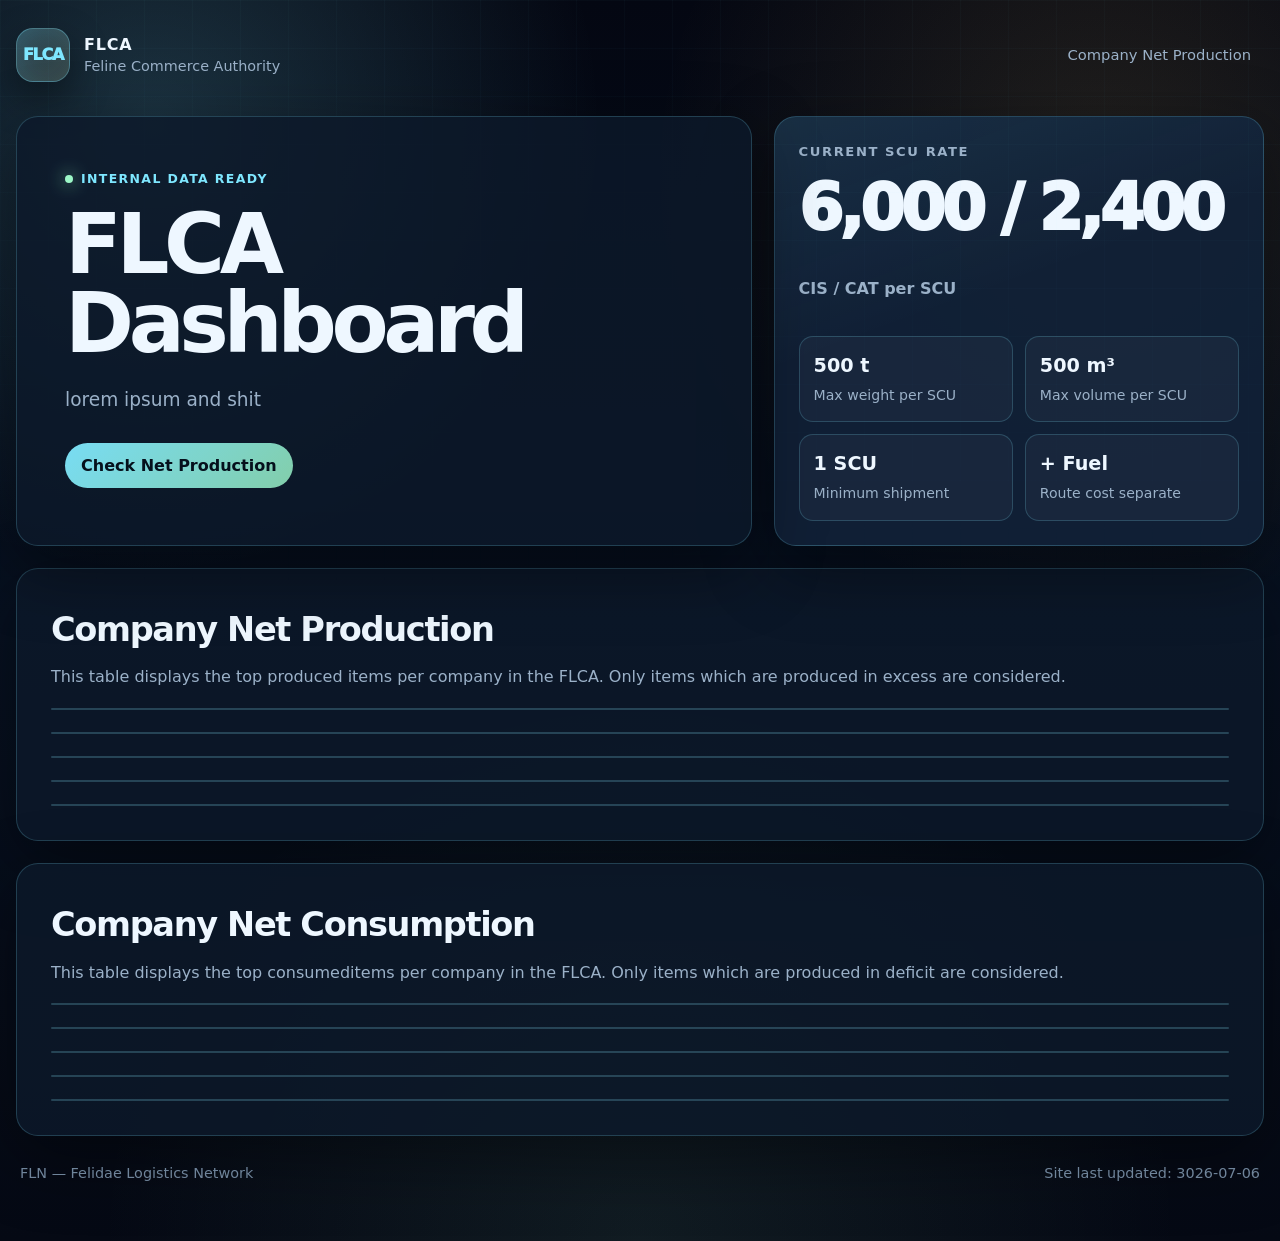
==== dashboard/index.html @ 425d3558 "new internal trade view endpoint, fix some style bugs" ====
<!DOCTYPE html>
<html lang="en">
<head>
  <meta charset="UTF-8" />
  <meta name="viewport" content="width=device-width, initial-scale=1.0" />
    <meta name="description" content="Information, tables, and data for FLCA use." />
    <title>FLCA Dashboard</title>
    <link rel="stylesheet" href="/dashboard/css/dashboard.css?v=3">
</head>

<!--Top Bar Navigation-->

<body>
    <main class="site">
        <header class="topbar">
            <a href="#top" class="brand" aria-label="FLCA home">
                <div class="mark">FLCA</div>
                <div>
                    <div class="brand-title">FLCA</div>
                    <div class="brand-subtitle">Feline Commerce Authority</div>
                </div>
            </a>
            <nav aria-label="Primary navigation">
                <a href="#member-production-table">Company Net Production</a>
                <!--<a href="#routes">Routes</a>-->
                <!--<a href="#fleet">Fleet</a>-->
                <!--<a href="#terms">Terms</a>-->
            </nav>
        </header>
        <!---->
        <!--Hero Section-->
        <section class="hero" id="top">
            <div class="card hero-main">
                <div class="eyebrow"><span class="status-dot"></span>Internal Data Ready</div>
                <h1>FLCA Dashboard</h1>
                <p class="hero-copy">lorem ipsum and shit</p>
                <div class="hero-actions">
                    <a class="button primary" href="#member-production-table">Check Net Production</a>
                    <!--<a class="button" href="#routes">Check Routes</a>-->
                </div>
            </div>
            <!---->
            <!--Current Rate Preview-->
            <!--<aside class="card rate-panel" aria-label="Current rate summary">
        <div class="panel-label">Current SCU Rate</div>-->
            <!--<div class="big-rate">6,000 <span>CIS / SCU, or </span>2,400 <span>CAT / SCU</span></div>-->
            <!--<div class="metric-grid">
                <div class="metric"><b>6000</b><span>CIS per SCU</span></div>
                <div class="metric"><b>2400</b><span>CAT per SCU</span></div>
                <div class="metric"><b>500 t</b><span>Max weight per SCU</span></div>
                <div class="metric"><b>500 m³</b><span>Max volume per SCU</span></div>
                <div class="metric"><b>1 SCU</b><span>Minimum shipment</span></div>
                <div class="metric"><b>+ Fuel</b><span>Route surcharge separate</span></div>
        </div>
        </aside>-->

            <aside class="card rate-panel" aria-label="Current rate summary">
                <div class="panel-label">Current SCU Rate</div>
                <div class="big-rate">6,000 / 2,400 <span>CIS / CAT per SCU</span></div>
                <div class="metric-grid">
                    <div class="metric"><b>500 t</b><span>Max weight per SCU</span></div>
                    <div class="metric"><b>500 m³</b><span>Max volume per SCU</span></div>
                    <div class="metric"><b>1 SCU</b><span>Minimum shipment</span></div>
                    <div class="metric"><b>+ Fuel</b><span>Route cost separate</span></div>
                </div>
            </aside>
        </section>

        <!---->
        <!--SCU Explanation-->
        <!--<section class="card section" id="rates">
    <div class="section-header">
        <div>
            <h2>Standard Cargo Unit</h2>
            <p>Customers purchase freight capacity in standardized cargo blocks. FLN dispatching may consolidate or split blocks between vessels as needed.</p>
        </div>-->
        <!--<span class="tag">Active tariff</span>-->
        <!--</div>-->
        <!--<div class="grid-3">
            <article class="mini-card">
                <div class="kicker">Unit</div>
                <h3>1 SCU</h3>
                <p>Up to 500 tonnes and up to 500 m³ of cargo.</p>
            </article>
            <article class="mini-card">
                <div class="kicker">Freight Charge</div>
                <h3>6,000 CIS or 2,400 CAT</h3>
                <p>Flat service charge per SCU before route fuel.</p>
            </article>
            <article class="mini-card">
                <div class="kicker">Minimum</div>
                <h3>1 SCU</h3>
                <p>Small shipments are accepted, but billed as one full SCU.</p>
            </article>
        </div>

        <div class="formula">
            Standard Route Quote = (SCUs × SCU Rate CIS or CAT) + Route Table Fuel Cost
            <span>SCUs required = greater of cargo tonnes ÷ 500 or cargo m³ ÷ 500, rounded up.</span>
        </div>
    </section>-->
        <!---->
        <section class="card section">
            <div class="section-header">
                <div>
                    <h2>Company Net Production</h2>
                    <p>This table displays the top produced items per company in the FLCA. Only items which are produced in excess are considered.</p>
                </div>
            </div>

            <div class="company-tables">
                <div class="table-wrap">
                    <table id="pflo-production-table"></table>
                </div>


                <div class="table-wrap">
                    <table id="psps-production-table"></table>
                </div>


                <div class="table-wrap">
                    <table id="t556-production-table"></table>
                </div>



                <div class="table-wrap">
                    <table id="ttl-production-table"></table>
                </div>


                <div class="table-wrap">
                    <table id="nope-production-table"></table>
                </div>
            </div>
        </section>

        <section class="card section">
            <div class="section-header">
                <div>
                    <h2>Company Net Consumption</h2>
                    <p>This table displays the top consumeditems per company in the FLCA. Only items which are produced in deficit are considered.</p>
                </div>
            </div>

            <div class="company-tables">
                <div class="table-wrap">
                    <table id="pflo-consumption-table"></table>
                </div>


                <div class="table-wrap">
                    <table id="psps-consumption-table"></table>
                </div>


                <div class="table-wrap">
                    <table id="t556-consumption-table"></table>
                </div>



                <div class="table-wrap">
                    <table id="ttl-consumption-table"></table>
                </div>


                <div class="table-wrap">
                    <table id="nope-consumption-table"></table>
                </div>
            </div>
        </section>

        <footer>
            <div>FLN — Felidae Logistics Network</div>
            <div>Site last updated: 3026-07-06</div>
        </footer>
    </main>

    <script type="module" src="../js/dashboard.js"></script>
</body>
</html>
---- dashboard/css/dashboard.css ----
:root {
    --bg: #050914;
    --bg-soft: #08111f;
    --panel: rgba(13, 25, 42, 0.82);
    --panel-strong: rgba(17, 33, 55, 0.96);
    --text: #eef7ff;
    --muted: #9bb1c8;
    --muted-2: #6f849a;
    --accent: #7ee7ff;
    --accent-2: #f6c75f;
    --accent-3: #9df7c7;
    --danger: #ff9b9b;
    --border: rgba(126, 231, 255, 0.20);
    --border-strong: rgba(126, 231, 255, 0.34);
    --shadow: rgba(0, 0, 0, 0.42);
    --radius: 22px;
    --radius-sm: 14px;
    --max: 1500px;
}

* {
    box-sizing: border-box;
}

html {
    scroll-behavior: smooth;
}

body {
    margin: 0;
    min-height: 100vh;
    font-family: Inter, ui-sans-serif, system-ui, -apple-system, BlinkMacSystemFont, "Segoe UI", sans-serif;
    background: radial-gradient(circle at top left, rgba(127, 220, 255, 0.16), transparent 34rem), radial-gradient(circle at bottom right, rgba(255, 204, 102, 0.10), transparent 32rem), var(--bg);
    color: var(--text);
    background: radial-gradient(circle at 12% 10%, rgba(126, 231, 255, 0.19), transparent 28rem), radial-gradient(circle at 86% 14%, rgba(246, 199, 95, 0.12), transparent 28rem), radial-gradient(circle at 50% 100%, rgba(157, 247, 199, 0.08), transparent 34rem), linear-gradient(180deg, #040712 0%, #071121 50%, #050914 100%);
    line-height: 1.6;
}

    body::before {
        content: "";
        position: fixed;
        inset: 0;
        pointer-events: none;
        background-image: linear-gradient(rgba(126, 231, 255, 0.035) 1px, transparent 1px), linear-gradient(90deg, rgba(126, 231, 255, 0.035) 1px, transparent 1px);
        background-size: 48px 48px;
        mask-image: linear-gradient(to bottom, rgba(0,0,0,0.72), transparent 70%);
    }

a {
    color: inherit;
}

.site {
    width: min(var(--max), calc(100% - 32px));
    margin: 0 auto;
    padding: 28px 0 56px;
}

.topbar {
    display: flex;
    align-items: center;
    justify-content: space-between;
    gap: 18px;
    margin-bottom: 34px;
}

.brand {
    display: flex;
    align-items: center;
    gap: 14px;
    text-decoration: none;
}

.mark {
    width: 54px;
    height: 54px;
    border-radius: 17px;
    display: grid;
    place-items: center;
    border: 1px solid var(--border-strong);
    background: linear-gradient(135deg, rgba(126,231,255,0.20), rgba(246,199,95,0.10)), rgba(255,255,255,0.03);
    box-shadow: 0 16px 38px var(--shadow), inset 0 0 24px rgba(126,231,255,0.10);
    color: var(--accent);
    font-weight: 950;
    letter-spacing: -0.08em;
}

.brand-title {
    font-weight: 900;
    letter-spacing: 0.05em;
}

.brand-subtitle {
    margin-top: -3px;
    color: var(--muted);
    font-size: 0.9rem;
}

nav {
    display: flex;
    gap: 10px;
    flex-wrap: wrap;
    justify-content: flex-end;
}

    nav a {
        text-decoration: none;
        color: var(--muted);
        font-size: 0.92rem;
        padding: 9px 12px;
        border: 1px solid transparent;
        border-radius: 999px;
    }

        nav a:hover {
            color: var(--text);
            border-color: var(--border);
            background: rgba(255,255,255,0.04);
        }

.hero {
    display: grid;
    grid-template-columns: minmax(0, 1.2fr) minmax(280px, 0.8fr);
    gap: 22px;
    align-items: stretch;
    margin-bottom: 22px;
}

.card {
    border: 1px solid var(--border);
    border-radius: var(--radius);
    background: var(--panel);
    box-shadow: 0 22px 70px var(--shadow);
    overflow: visible;
}

.hero-main {
    padding: clamp(26px, 5vw, 48px);
    position: relative;
}

.eyebrow {
    display: inline-flex;
    align-items: center;
    gap: 8px;
    color: var(--accent);
    font-weight: 800;
    letter-spacing: 0.11em;
    text-transform: uppercase;
    font-size: 0.78rem;
    margin-bottom: 16px;
}

.status-dot {
    width: 8px;
    height: 8px;
    border-radius: 50%;
    background: var(--accent-3);
    box-shadow: 0 0 18px var(--accent-3);
}

h1 {
    margin: 0;
    max-width: 780px;
    font-size: clamp(2.2rem, 7vw, 5.2rem);
    line-height: 0.95;
    letter-spacing: -0.065em;
}

.hero-copy {
    max-width: 680px;
    color: var(--muted);
    font-size: clamp(1rem, 2vw, 1.16rem);
    margin: 22px 0 0;
}

.hero-actions {
    display: flex;
    gap: 12px;
    flex-wrap: wrap;
    margin-top: 28px;
}

.button {
    display: inline-flex;
    align-items: center;
    justify-content: center;
    gap: 10px;
    min-height: 44px;
    padding: 10px 16px;
    border-radius: 999px;
    text-decoration: none;
    font-weight: 800;
    border: 1px solid var(--border-strong);
    background: rgba(126,231,255,0.10);
    color: var(--text);
}

    .button.primary {
        background: linear-gradient(135deg, rgba(126,231,255,0.95), rgba(157,247,199,0.82));
        color: #05101c;
        border: none;
    }

.rate-panel {
    padding: 24px;
    display: grid;
    gap: 14px;
    background: linear-gradient(160deg, rgba(126,231,255,0.08), transparent 42%), var(--panel-strong);
}

.panel-label {
    color: var(--muted);
    font-size: 0.82rem;
    text-transform: uppercase;
    letter-spacing: 0.12em;
    font-weight: 800;
}

.big-rate {
    font-size: clamp(2.4rem, 5vw, 4rem);
    font-weight: 950;
    line-height: 1;
    letter-spacing: -0.06em;
}

    .big-rate span {
        color: var(--muted);
        font-size: 1rem;
        letter-spacing: 0;
        font-weight: 700;
    }

.metric-grid {
    display: grid;
    grid-template-columns: 1fr 1fr;
    gap: 12px;
    margin-top: 18px;
}

.metric {
    padding: 14px;
    border: 1px solid var(--border);
    border-radius: var(--radius-sm);
    background: rgba(255,255,255,0.035);
}

    .metric b {
        display: block;
        font-size: 1.2rem;
    }

    .metric span {
        color: var(--muted);
        font-size: 0.88rem;
    }

.section {
    margin-top: 22px;
    padding: clamp(22px, 4vw, 34px);
}

.section-header {
    display: flex;
    align-items: end;
    justify-content: space-between;
    gap: 18px;
    margin-bottom: 18px;
}

h2 {
    margin: 0;
    font-size: clamp(1.45rem, 3vw, 2.1rem);
    letter-spacing: -0.04em;
}

.section p {
    color: var(--muted);
    margin: 8px 0 0;
}

.grid-3 {
    display: grid;
    grid-template-columns: repeat(3, 1fr);
    gap: 14px;
}

.mini-card {
    padding: 18px;
    border: 1px solid var(--border);
    border-radius: var(--radius-sm);
    background: rgba(255,255,255,0.035);
}

    .mini-card .kicker {
        color: var(--accent);
        font-size: 0.75rem;
        letter-spacing: 0.12em;
        text-transform: uppercase;
        font-weight: 900;
    }

    .mini-card h3 {
        margin: 8px 0 6px;
        font-size: 1.1rem;
    }

    .mini-card p {
        margin: 0;
        font-size: 0.95rem;
    }

.full-width-table table {
    min-width: 1200px;
}

.company-tables {
    display: flex;
    flex-direction: column;
    gap: 22px;
}

.card-section {
    display: flex;
    flex-direction: column;
    gap: 22px;
    margin-bottom: 22px;
}

.table-wrap {
    overflow-x: auto;
    overflow-y: visible;
    border: 1px solid var(--border);
    border-radius: var(--radius-sm);
    background: rgba(255,255,255,0.025);
}

table {
    width: 100%;
    border-collapse: collapse;
    min-width: 680px;
}

th, td {
    padding: 14px 16px;
    border-bottom: 1px solid rgba(127, 220, 255, 0.12);
    text-align: left;
    border-bottom: 1px solid rgba(126,231,255,0.12);
    vertical-align: top;
}

th {
    color: var(--accent);
    font-size: 0.78rem;
    letter-spacing: 0.11em;
    text-transform: uppercase;
    background: rgba(126,231,255,0.055);
    text-align: center;
}

/*    td:last-child, th:last-child {
      text-align: right;
    }

    tr:last-child td {
      border-bottom: none;
    }*/

td:first-child {
    color: var(--text);
    font-weight: 700;
}

td strong {
    color: var(--text);
}

td {
    color: #dceaf8;
    text-align: center;
}

.tag {
    display: inline-flex;
    align-items: center;
    padding: 4px 9px;
    border-radius: 999px;
    border: 1px solid var(--border);
    color: var(--accent-3);
    background: rgba(157,247,199,0.07);
    font-size: 0.82rem;
    font-weight: 800;
    white-space: nowrap;
}

.formula {
    display: grid;
    gap: 8px;
    padding: 18px;
    border-radius: var(--radius-sm);
    border: 1px solid rgba(246,199,95,0.25);
    background: rgba(246,199,95,0.065);
    color: var(--accent-2);
    font-weight: 900;
    margin-top: 16px;
}

    .formula span {
        color: var(--muted);
        font-weight: 600;
    }

.terms {
    display: grid;
    gap: 12px;
    margin: 0;
    padding: 0;
    list-style: none;
}

    .terms li {
        padding: 14px 16px;
        border: 1px solid var(--border);
        border-radius: var(--radius-sm);
        background: rgba(255,255,255,0.035);
        color: #dceaf8;
    }

footer {
    display: flex;
    justify-content: space-between;
    gap: 18px;
    flex-wrap: wrap;
    color: var(--muted-2);
    font-size: 0.9rem;
    margin-top: 26px;
    padding: 0 4px;
}

@media (max-width: 850px) {
    .topbar, .section-header {
        align-items: flex-start;
        flex-direction: column;
    }

    nav {
        justify-content: flex-start;
    }

    .hero {
        grid-template-columns: 1fr;
    }

    .grid-3 {
        grid-template-columns: 1fr;
    }

    .metric-grid {
        grid-template-columns: 1fr 1fr;
    }
}

@media (max-width: 520px) {
    .site {
        width: min(100% - 22px, var(--max));
        padding-top: 18px;
    }

    .brand-subtitle {
        display: none;
    }

    nav a {
        padding: 7px 9px;
        font-size: 0.86rem;
    }

    .metric-grid {
        grid-template-columns: 1fr;
    }

    .hero-actions {
        flex-direction: column;
    }

    .button {
        width: 100%;
    }
}
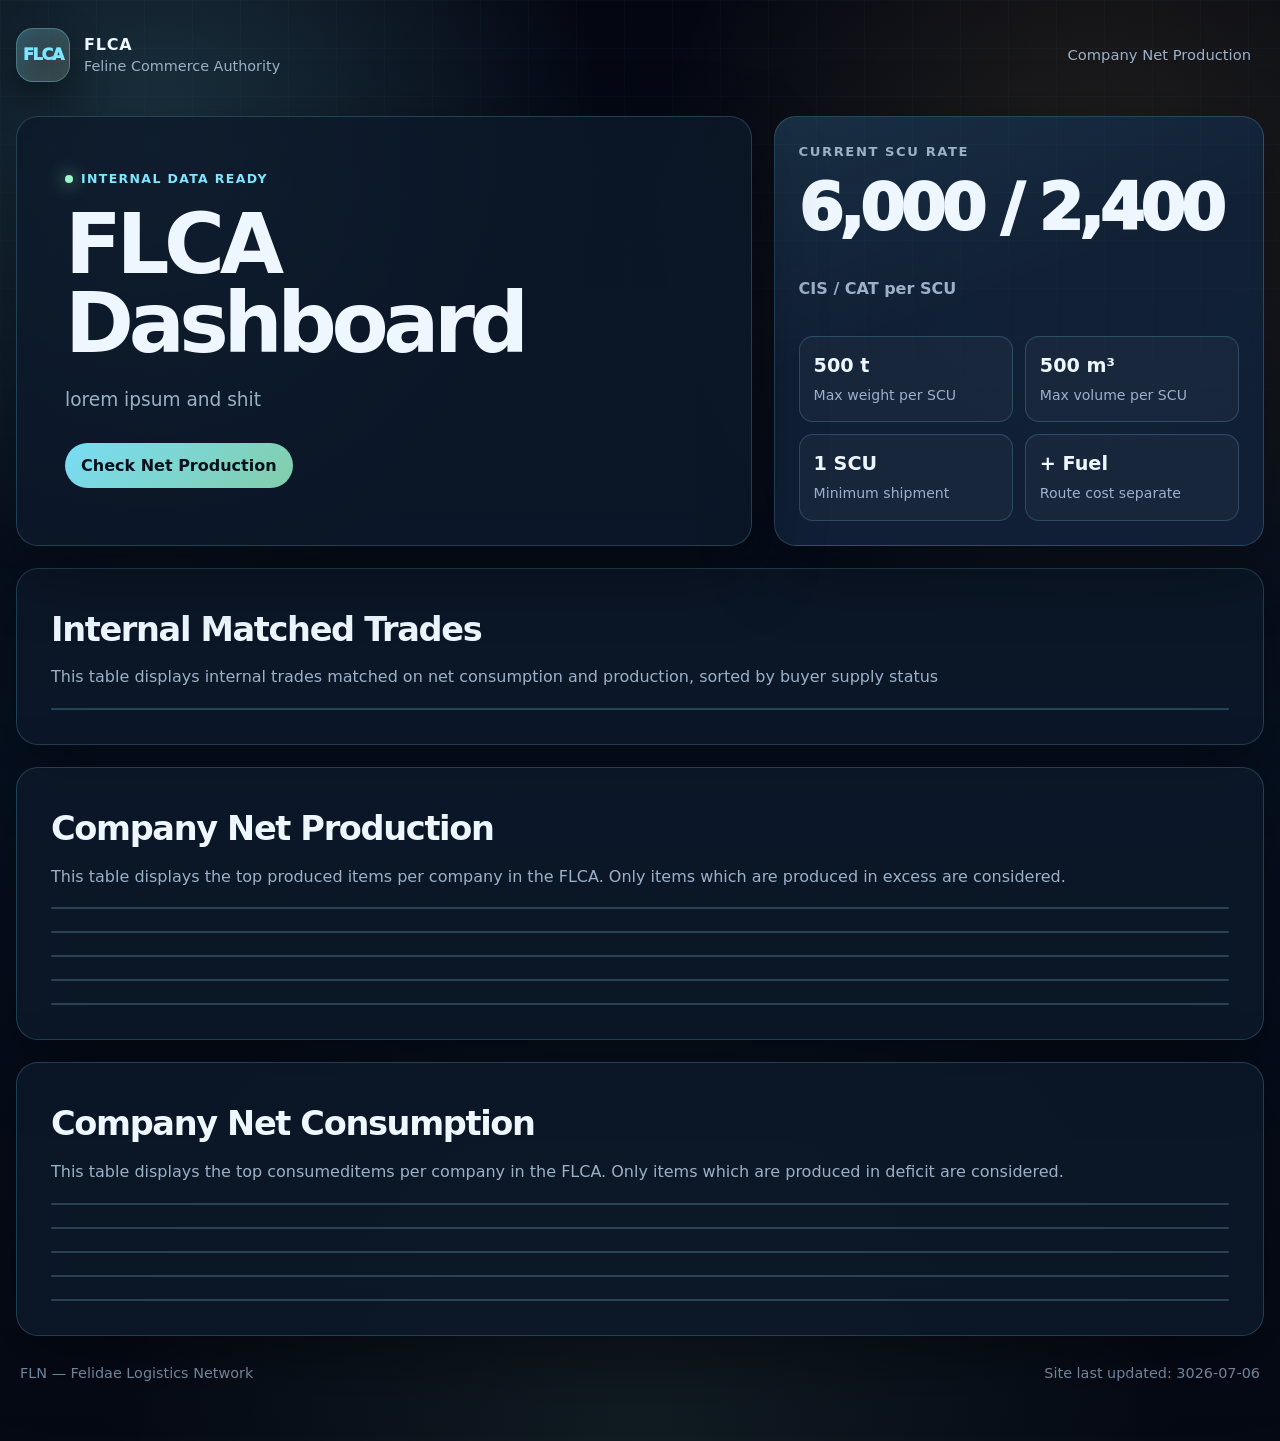
==== commit 10bce692: "add internal trade matching table" ====
--- a/dashboard/index.html
+++ b/dashboard/index.html
@@ -100,6 +100,25 @@
         </div>
     </section>-->
         <!---->
+
+        <section class="card section">
+            <div class="section-header">
+                <div>
+                    <h2>Internal Matched Trades</h2>
+                    <p>This table displays internal trades matched on net consumption and production, sorted by buyer supply status</p>
+                </div>
+            </div>
+
+            <div class="company-tables">
+                <div class="table-wrap">
+                    <table id="internal-trade-table"></table>
+                </div>
+            </div>
+        </section>
+
+
+
+
         <section class="card section">
             <div class="section-header">
                 <div>
